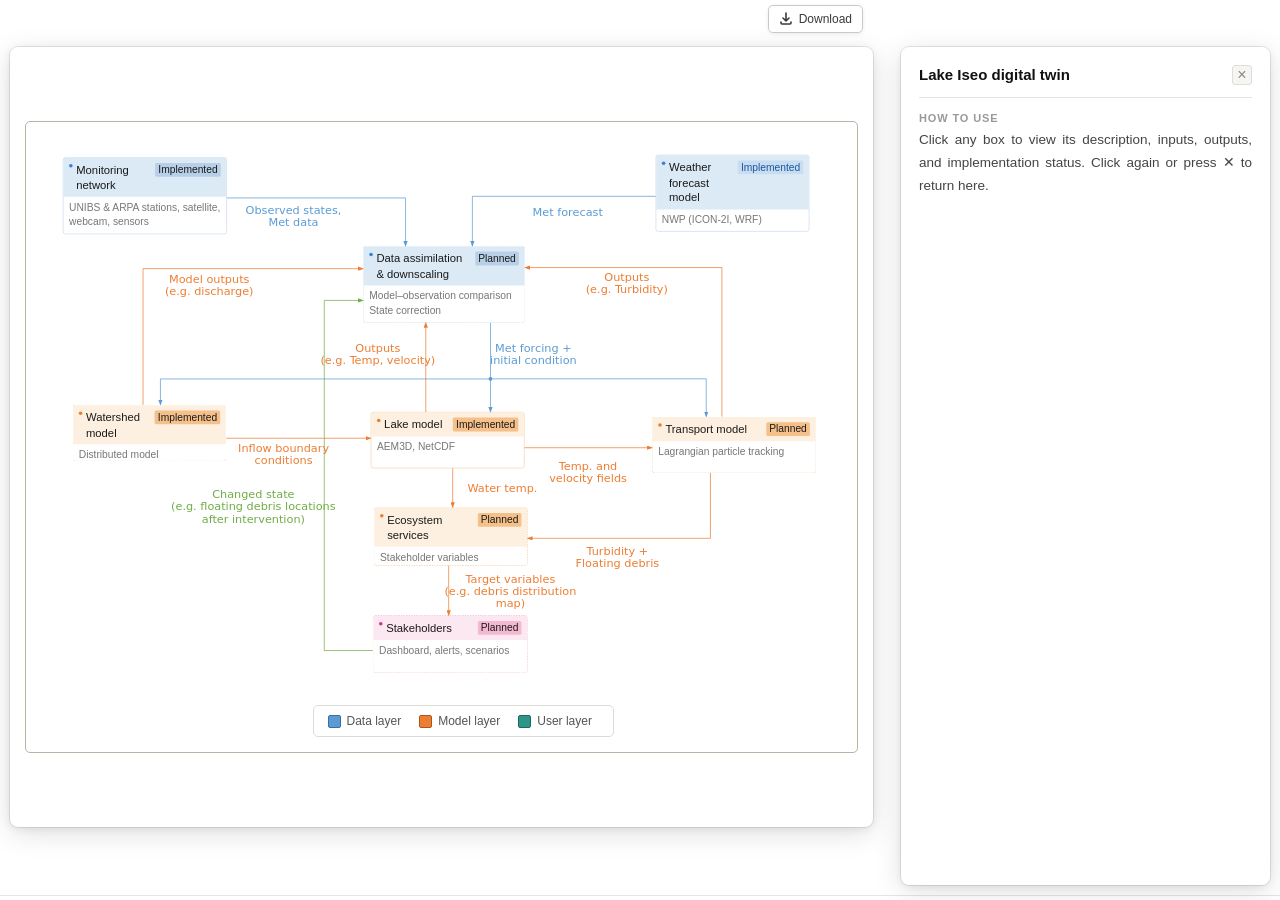
==== wiki/chart/index.html @ 4ba6f8d1 "Publish chart 2026-08-24 14:03 UTC" ====
<!DOCTYPE html>
<html lang="en">
<head>
  <meta charset="UTF-8">
  <meta name="viewport" content="width=device-width, initial-scale=1.0">
  <title>Lake Iseo digital twin — data flow</title>
  <style>
    html, body, iframe {
      width: 100%;
      height: 100%;
      margin: 0;
      border: 0;
      display: block;
      overflow: hidden;
      background: #fff;
    }
  </style>
</head>
<body>
  <iframe
    src="chart.html?view=1&v=f73720877497"
    title="Lake Iseo digital twin data flow"
    loading="eager">
  </iframe>
</body>
</html>
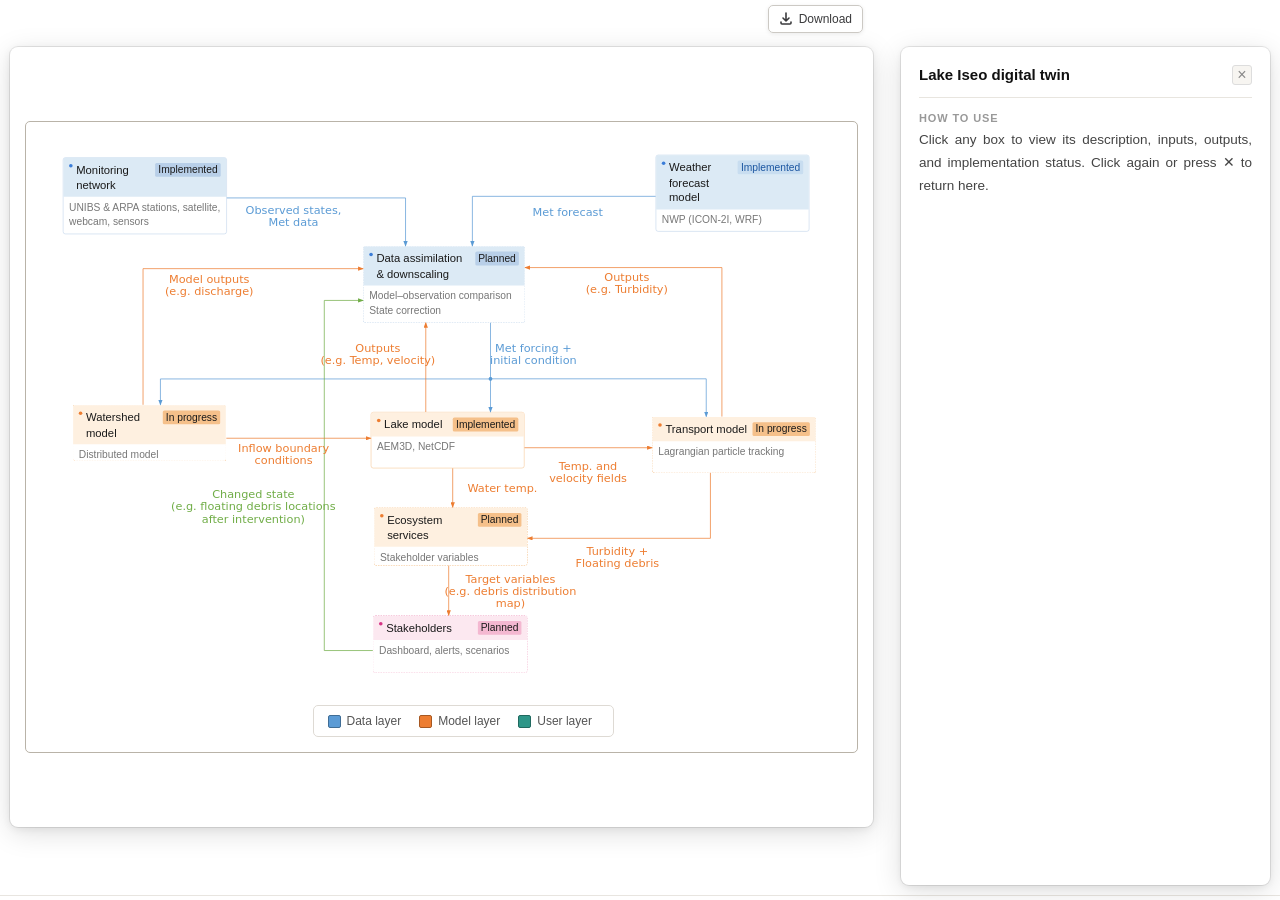
==== commit c885dea5: "Publish chart 2026-08-24 14:06 UTC" ====
--- a/wiki/chart/index.html
+++ b/wiki/chart/index.html
@@ -18,7 +18,7 @@
 </head>
 <body>
   <iframe
-    src="chart.html?view=1&v=f73720877497"
+    src="chart.html?view=1&v=ae8172efb8fb"
     title="Lake Iseo digital twin data flow"
     loading="eager">
   </iframe>
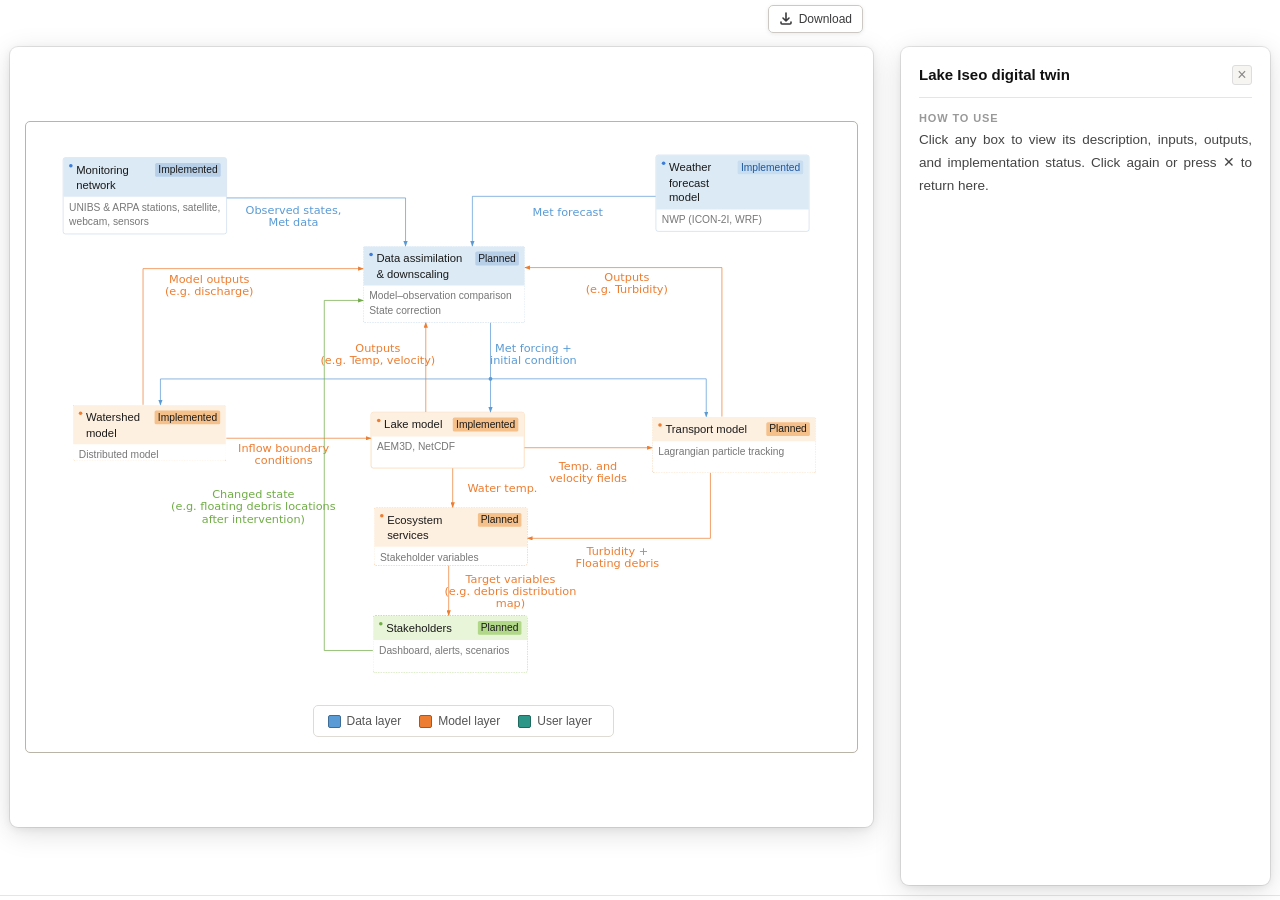
==== commit 1e01fe51: "Publish chart 2026-08-24 14:13 UTC" ====
--- a/wiki/chart/index.html
+++ b/wiki/chart/index.html
@@ -18,7 +18,7 @@
 </head>
 <body>
   <iframe
-    src="chart.html?view=1&v=ae8172efb8fb"
+    src="chart.html?view=1&v=83679f94628d"
     title="Lake Iseo digital twin data flow"
     loading="eager">
   </iframe>
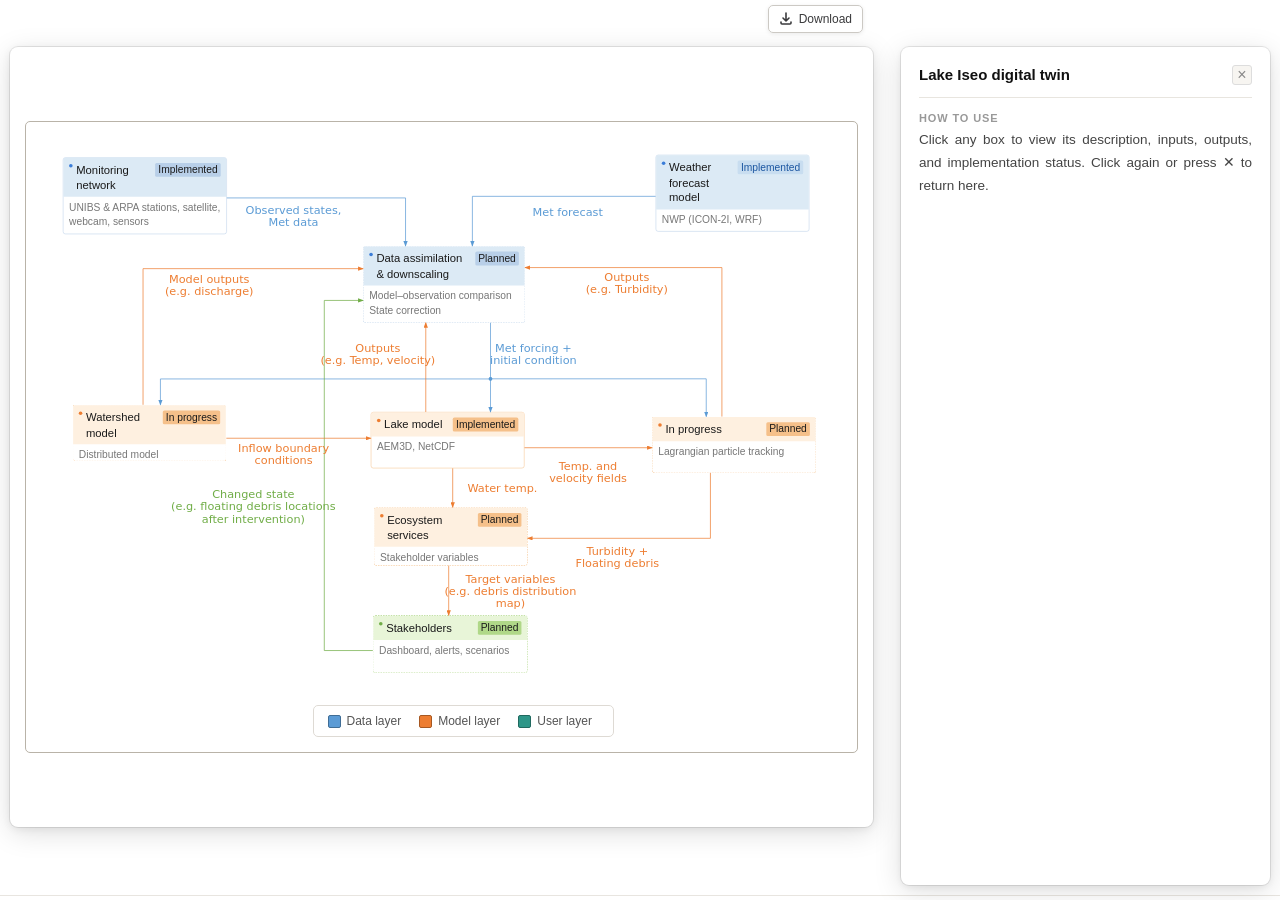
==== commit b2334674: "Publish chart 2026-08-24 14:25 UTC" ====
--- a/wiki/chart/index.html
+++ b/wiki/chart/index.html
@@ -18,7 +18,7 @@
 </head>
 <body>
   <iframe
-    src="chart.html?view=1&v=83679f94628d"
+    src="chart.html?view=1&v=e4c241cb858b"
     title="Lake Iseo digital twin data flow"
     loading="eager">
   </iframe>
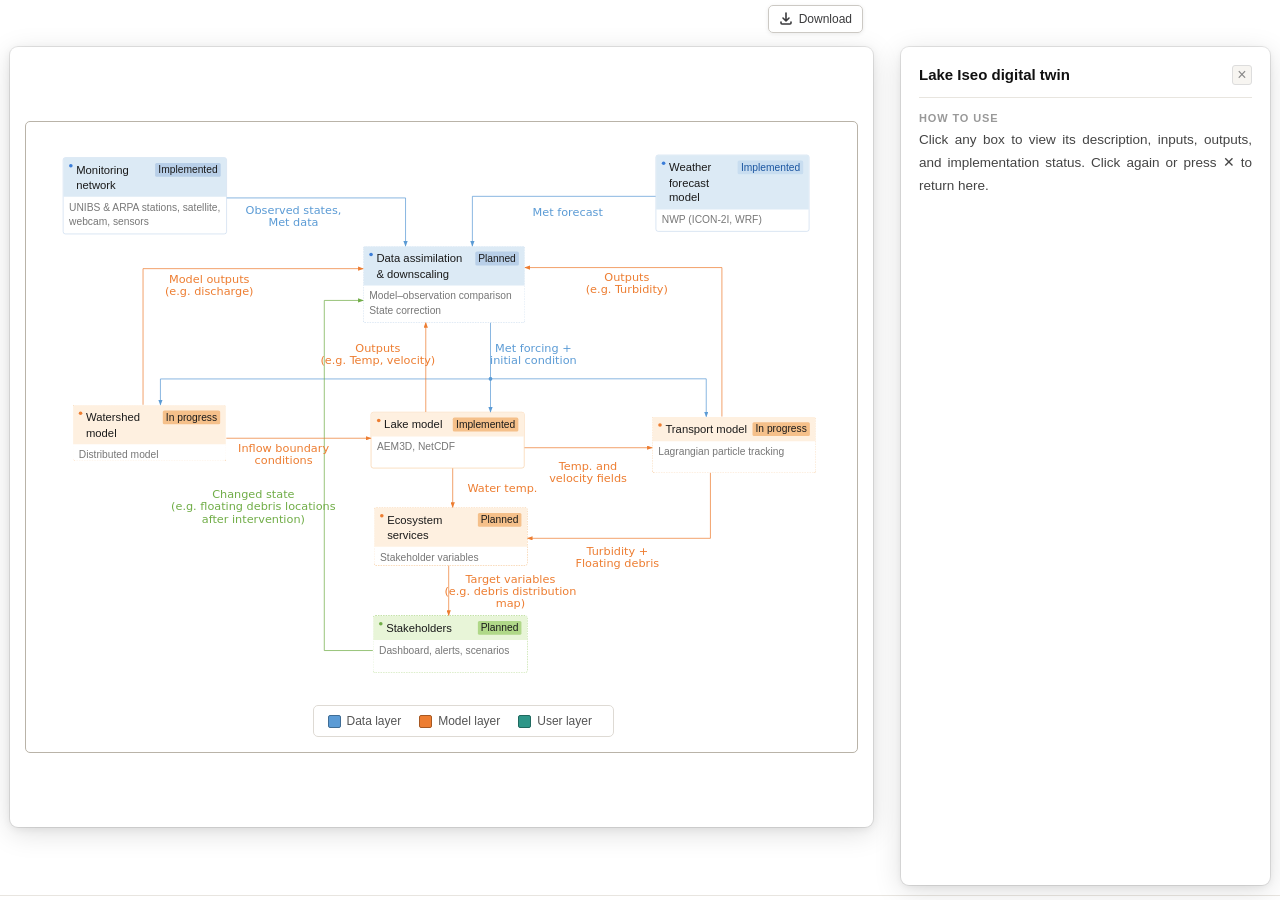
==== commit 05ac30c7: "Publish chart 2026-08-24 14:27 UTC" ====
--- a/wiki/chart/index.html
+++ b/wiki/chart/index.html
@@ -18,7 +18,7 @@
 </head>
 <body>
   <iframe
-    src="chart.html?view=1&v=e4c241cb858b"
+    src="chart.html?view=1&v=7159eac10a68"
     title="Lake Iseo digital twin data flow"
     loading="eager">
   </iframe>
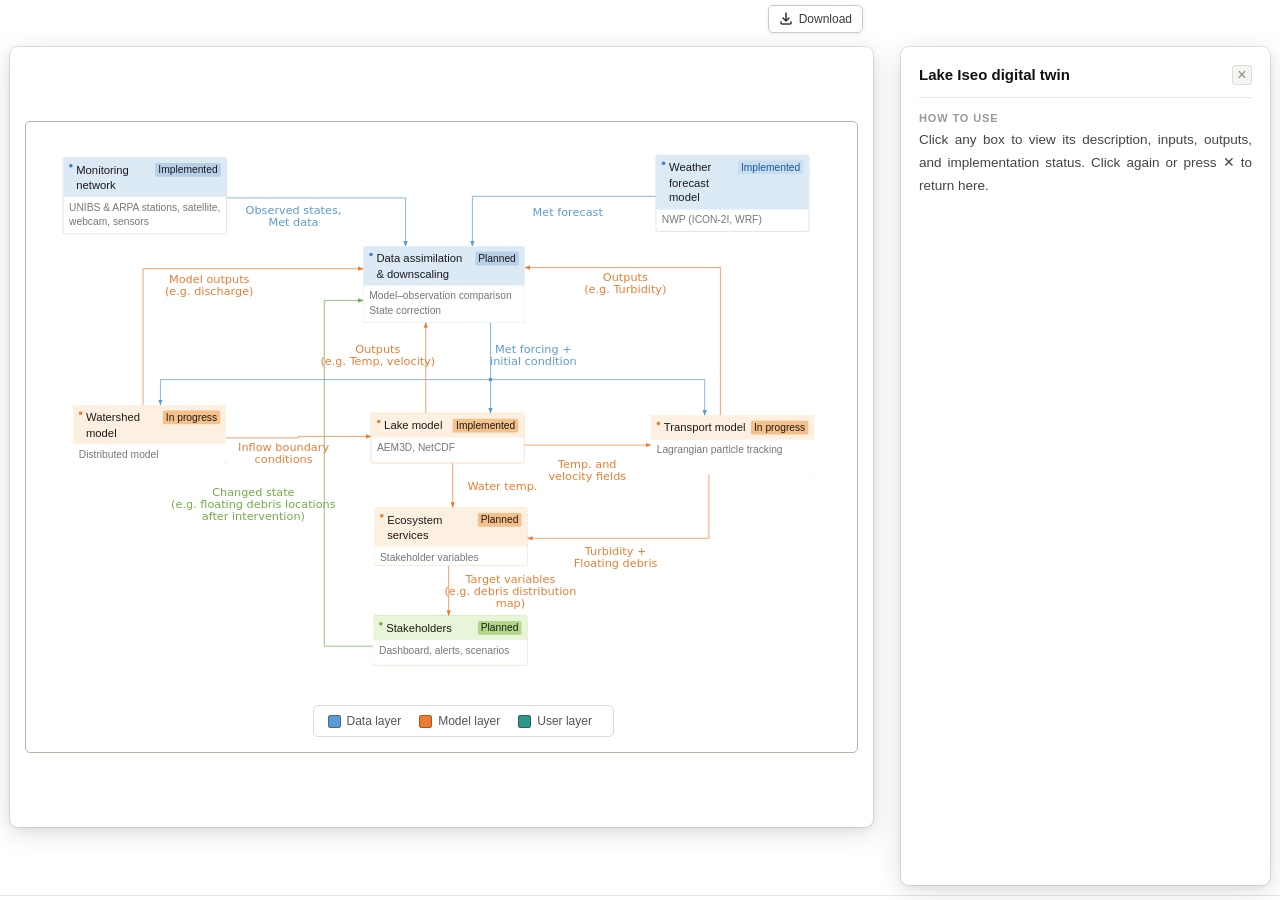
==== commit b07579f4: "Publish chart 2026-08-24 15:02 UTC" ====
--- a/wiki/chart/index.html
+++ b/wiki/chart/index.html
@@ -18,7 +18,7 @@
 </head>
 <body>
   <iframe
-    src="chart.html?view=1&v=7159eac10a68"
+    src="chart.html?view=1&v=8f47ff93a70c"
     title="Lake Iseo digital twin data flow"
     loading="eager">
   </iframe>
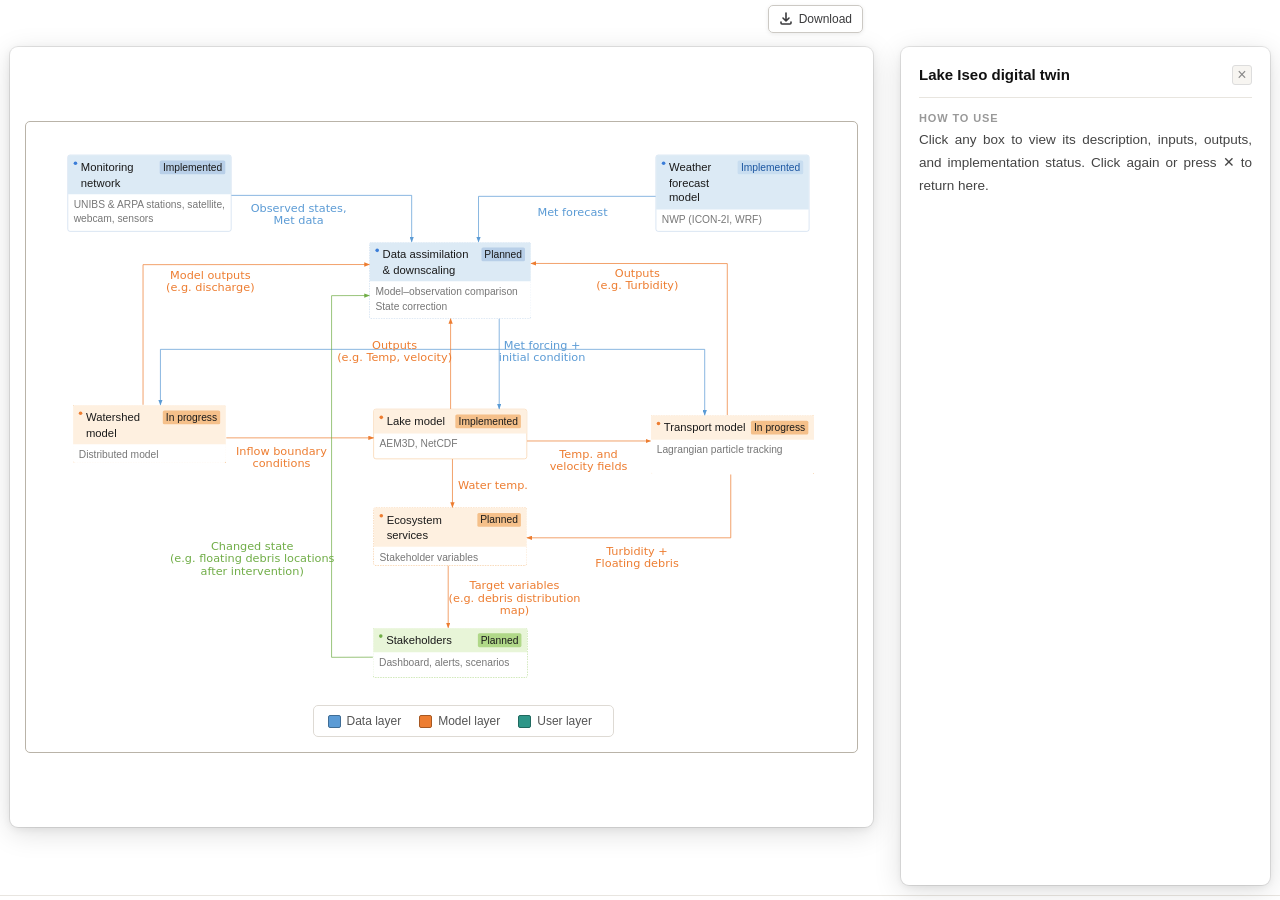
==== commit 5a2d2784: "Publish chart 2026-09-21 09:37 UTC" ====
--- a/wiki/chart/index.html
+++ b/wiki/chart/index.html
@@ -18,7 +18,7 @@
 </head>
 <body>
   <iframe
-    src="chart.html?view=1&v=8f47ff93a70c"
+    src="chart.html?view=1&v=7b23bec7164e"
     title="Lake Iseo digital twin data flow"
     loading="eager">
   </iframe>
